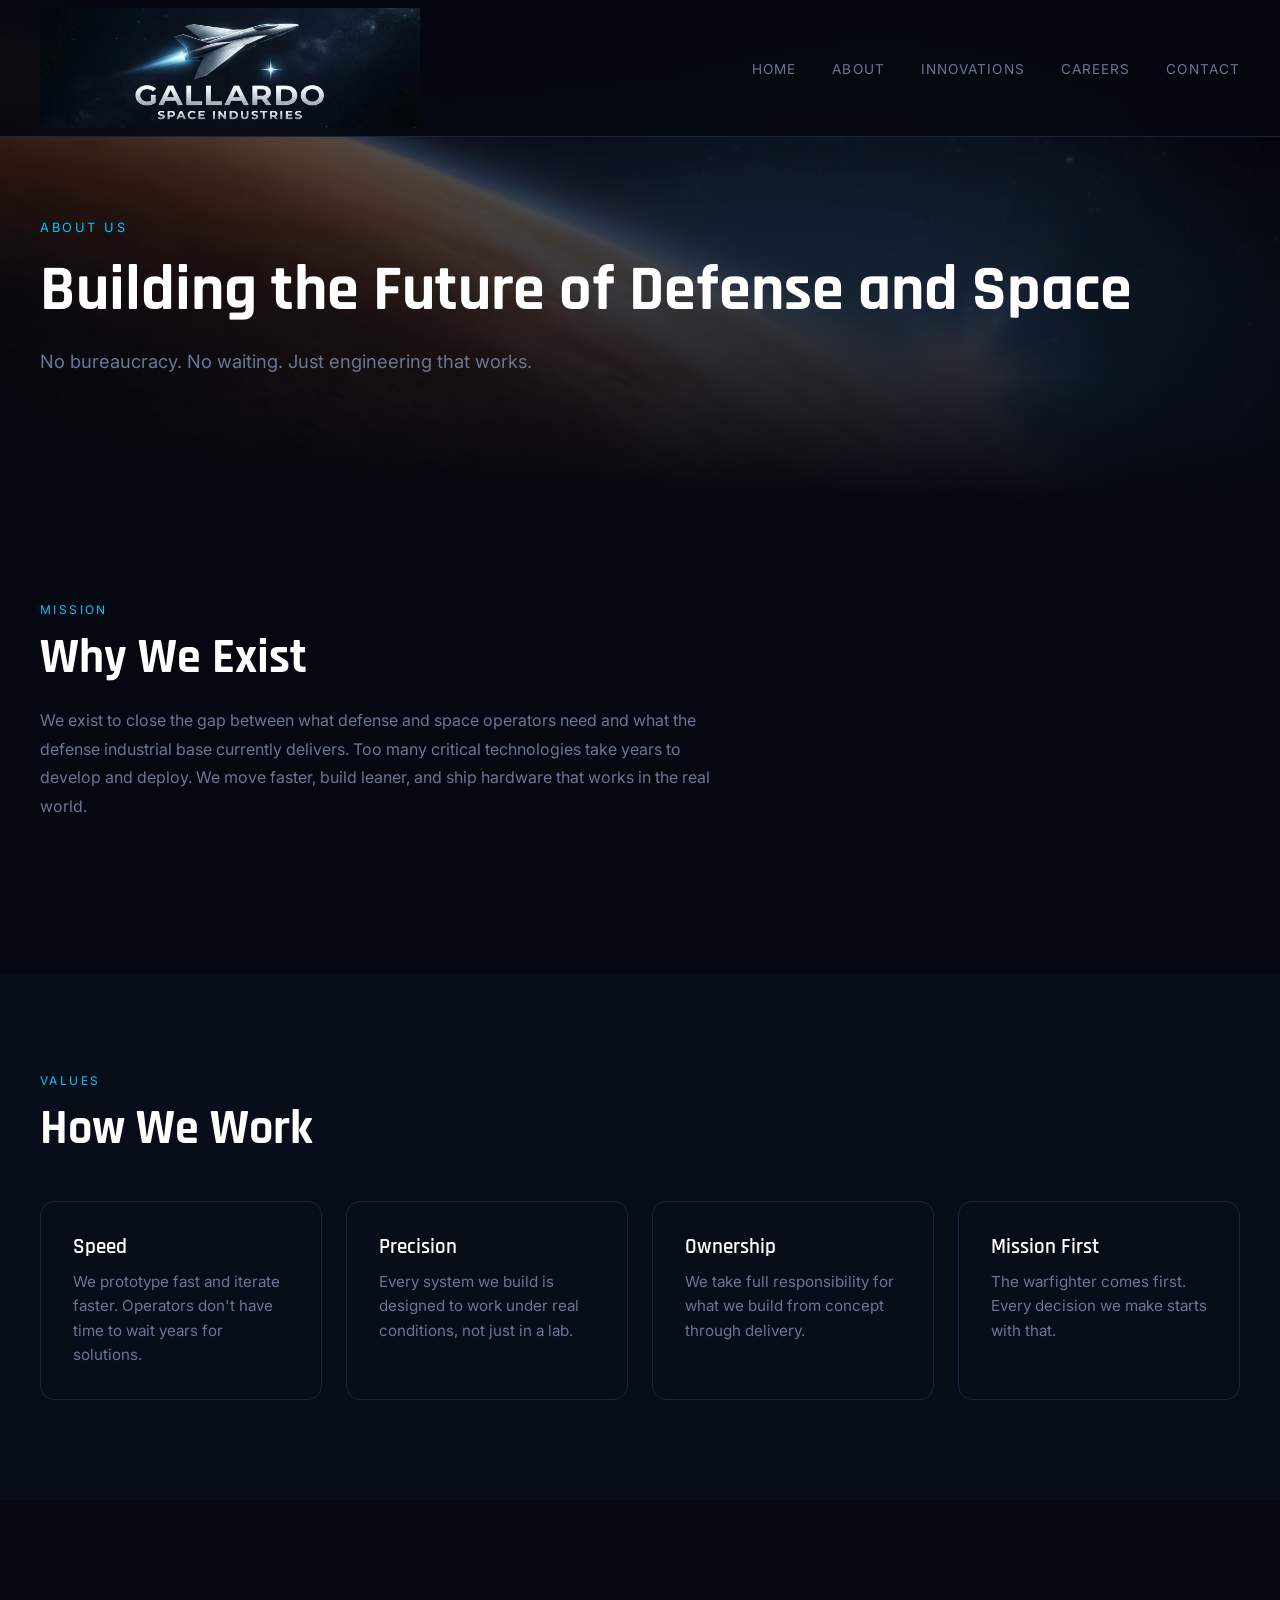
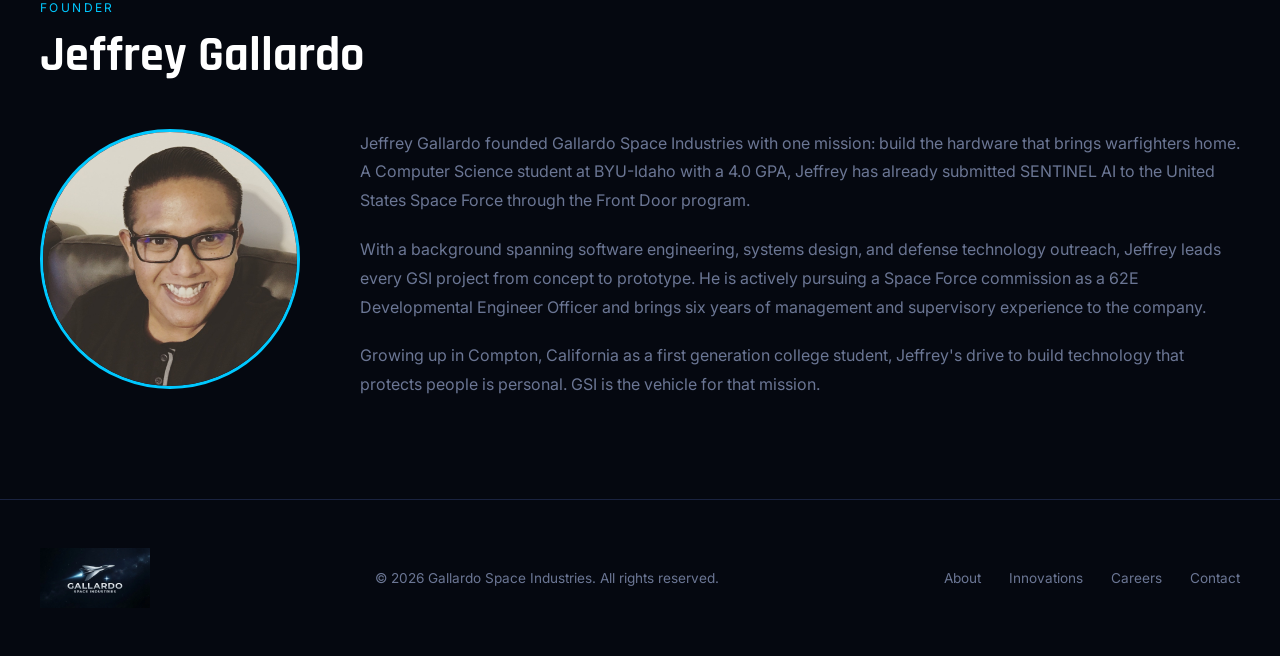
==== about.html @ b6c74d9d "initial commit" ====
<!DOCTYPE html>
<html lang="en">
<head>
  <meta charset="UTF-8">
  <meta name="viewport" content="width=device-width, initial-scale=1.0">
  <title>About | Gallardo Space Industries</title>
  <link rel="stylesheet" href="styles.css">
  <link rel="icon" type="image/webp" href="images/GallardoSpaceIndustries.webp">
  <link href="https://fonts.googleapis.com/css2?family=Rajdhani:wght@300;400;500;600;700&family=Inter:wght@300;400;500&display=swap" rel="stylesheet">
</head>
<body>

  <nav id="nav">
    <div class="nav-inner">
      <a href="index.html" class="nav-logo">
        <img src="images/GallardoSpaceIndustries.webp" alt="Gallardo Space Industries">
      </a>
      <ul class="nav-links">
        <li><a href="index.html">Home</a></li>
        <li><a href="about.html">About</a></li>
        <li><a href="innovations.html">Innovations</a></li>
        <li><a href="careers.html">Careers</a></li>
        <li><a href="contact.html">Contact</a></li>
      </ul>
    </div>
  </nav>

  <section class="page-hero about-hero">
    <div class="page-hero-inner">
      <p class="eyebrow">About Us</p>
      <h1>Building the Future of Defense and Space</h1>
      <p class="hero-sub">No bureaucracy. No waiting. Just engineering that works.</p>
    </div>
  </section>

  <section class="section">
    <div class="section-inner">
      <p class="section-label">Mission</p>
      <h2>Why We Exist</h2>
      <p class="section-body">We exist to close the gap between what defense and space operators need and what the defense industrial base currently delivers. Too many critical technologies take years to develop and deploy. We move faster, build leaner, and ship hardware that works in the real world.</p>
    </div>
  </section>

  <section class="section section-dark">
    <div class="section-inner">
      <p class="section-label">Values</p>
      <h2>How We Work</h2>
      <div class="cap-grid">
        <div class="cap-card">
          <h3>Speed</h3>
          <p>We prototype fast and iterate faster. Operators don't have time to wait years for solutions.</p>
        </div>
        <div class="cap-card">
          <h3>Precision</h3>
          <p>Every system we build is designed to work under real conditions, not just in a lab.</p>
        </div>
        <div class="cap-card">
          <h3>Ownership</h3>
          <p>We take full responsibility for what we build from concept through delivery.</p>
        </div>
        <div class="cap-card">
          <h3>Mission First</h3>
          <p>The warfighter comes first. Every decision we make starts with that.</p>
        </div>
      </div>
    </div>
  </section>

  <section class="section">
    <div class="section-inner">
      <p class="section-label">Founder</p>
      <h2>Jeffrey Gallardo</h2>
      <div class="founder-grid">
        <img src="images/Jeffrey.jpeg" alt="Jeffrey Gallardo" class="founder-photo">
        <div class="founder-text">
          <p>Jeffrey Gallardo founded Gallardo Space Industries with one mission: build the hardware that brings warfighters home. A Computer Science student at BYU-Idaho with a 4.0 GPA, Jeffrey has already submitted SENTINEL AI to the United States Space Force through the Front Door program.</p>
          <br>
          <p>With a background spanning software engineering, systems design, and defense technology outreach, Jeffrey leads every GSI project from concept to prototype. He is actively pursuing a Space Force commission as a 62E Developmental Engineer Officer and brings six years of management and supervisory experience to the company.</p>
          <br>
          <p>Growing up in Compton, California as a first generation college student, Jeffrey's drive to build technology that protects people is personal. GSI is the vehicle for that mission.</p>
        </div>
      </div>
    </div>
  </section>

  <footer>
    <div class="footer-inner">
      <img src="images/GallardoSpaceIndustries.webp" alt="GSI" class="footer-logo">
      <p>&copy; 2026 Gallardo Space Industries. All rights reserved.</p>
      <div class="footer-links">
        <a href="about.html">About</a>
        <a href="innovations.html">Innovations</a>
        <a href="careers.html">Careers</a>
        <a href="contact.html">Contact</a>
      </div>
    </div>
  </footer>

  <script src="script.js"></script>
</body>
</html>
---- styles.css ----
* { margin: 0; padding: 0; box-sizing: border-box; }

:root {
  --bg: #050810;
  --surface: #080d1a;
  --border: #1a2340;
  --accent: #00c8ff;
  --accent2: #0055ff;
  --text: #e8eaf0;
  --muted: #6b7694;
  --white: #ffffff;
}

body {
  background-color: var(--bg);
  color: var(--text);
  font-family: 'Inter', sans-serif;
  overflow-x: hidden;
}

/* NAV */
#nav {
  position: fixed;
  top: 0;
  width: 100%;
  z-index: 100;
  padding: 8px 40px;
  background: rgba(5, 8, 16, 0.92);
  backdrop-filter: blur(12px);
  border-bottom: 1px solid var(--border);
  transition: background 0.3s;
}

.nav-inner {
  display: flex;
  justify-content: space-between;
  align-items: center;
  max-width: 1200px;
  margin: 0 auto;
}

.nav-logo img {
  height: 120px;
  width: 380px;
  object-fit: cover;
  display: block;
}

.nav-links {
  display: flex;
  list-style: none;
  gap: 36px;
}

.nav-links a {
  color: var(--muted);
  text-decoration: none;
  font-size: 0.85rem;
  letter-spacing: 0.08em;
  text-transform: uppercase;
  transition: color 0.3s;
}

.nav-links a:hover { color: var(--accent); }

/* HERO */
.hero {
  min-height: 100vh;
  display: flex;
  align-items: center;
  padding: 200px 40px 100px;
  background-image: linear-gradient(to bottom, rgba(5,8,16,0.55) 0%, rgba(5,8,16,0.8) 60%, rgba(5,8,16,1) 100%), url('images/Earth.jpg');
  background-size: cover;
  background-position: center top;
}

.hero-content {
  max-width: 1200px;
  margin: 0 auto;
  width: 100%;
}

.eyebrow {
  color: var(--accent);
  font-size: 0.8rem;
  text-transform: uppercase;
  letter-spacing: 0.2em;
  margin-bottom: 20px;
}

.hero h1 {
  font-family: 'Rajdhani', sans-serif;
  font-size: clamp(3rem, 7vw, 5.5rem);
  font-weight: 700;
  color: var(--white);
  line-height: 1.05;
  margin-bottom: 28px;
}

.hero-sub {
  color: var(--muted);
  font-size: 1.15rem;
  max-width: 540px;
  line-height: 1.75;
  margin-bottom: 44px;
}

.hero-actions { display: flex; gap: 16px; flex-wrap: wrap; }

/* STATS BAR */
.stats-bar {
  background: var(--surface);
  border-top: 1px solid var(--border);
  border-bottom: 1px solid var(--border);
  padding: 48px 40px;
}

.stats-inner {
  max-width: 1200px;
  margin: 0 auto;
  display: grid;
  grid-template-columns: repeat(4, 1fr);
  gap: 24px;
  text-align: center;
}

.stat-num {
  font-family: 'Rajdhani', sans-serif;
  font-size: 3.5rem;
  font-weight: 700;
  color: var(--accent);
  line-height: 1;
  margin-bottom: 8px;
}

.stat-label {
  font-size: 0.78rem;
  text-transform: uppercase;
  letter-spacing: 0.12em;
  color: var(--muted);
}

/* BUTTONS */
.btn-primary {
  background: var(--accent);
  color: var(--bg);
  padding: 14px 32px;
  border-radius: 8px;
  text-decoration: none;
  font-weight: 700;
  font-size: 0.85rem;
  letter-spacing: 0.06em;
  text-transform: uppercase;
  border: none;
  cursor: pointer;
  transition: opacity 0.3s, transform 0.2s;
  display: inline-block;
}

.btn-primary:hover { opacity: 0.85; transform: translateY(-2px); }

.btn-ghost {
  border: 1px solid rgba(255,255,255,0.3);
  color: var(--white);
  padding: 14px 32px;
  border-radius: 8px;
  text-decoration: none;
  font-weight: 600;
  font-size: 0.85rem;
  letter-spacing: 0.06em;
  text-transform: uppercase;
  transition: border-color 0.3s, color 0.3s;
  display: inline-block;
}

.btn-ghost:hover { border-color: var(--accent); color: var(--accent); }

/* SECTIONS */
.section { padding: 100px 40px; }
.section-dark { background: var(--surface); }

.section-inner {
  max-width: 1200px;
  margin: 0 auto;
}

.section-label {
  color: var(--accent);
  font-size: 0.75rem;
  text-transform: uppercase;
  letter-spacing: 0.2em;
  margin-bottom: 14px;
}

.section h2,
.section-inner h2 {
  font-family: 'Rajdhani', sans-serif;
  font-size: clamp(2rem, 4vw, 3rem);
  font-weight: 700;
  color: var(--white);
  margin-bottom: 20px;
  line-height: 1.15;
}

.section-body {
  color: var(--muted);
  font-size: 1rem;
  line-height: 1.8;
  max-width: 680px;
  margin-bottom: 52px;
}

/* CAP GRID */
.cap-grid {
  display: grid;
  grid-template-columns: repeat(auto-fit, minmax(240px, 1fr));
  gap: 24px;
  margin-top: 44px;
}

.cap-icon {
  font-size: 1.5rem;
  color: var(--accent);
  margin-bottom: 16px;
}

.cap-card {
  background: var(--surface);
  border: 1px solid var(--border);
  border-radius: 14px;
  padding: 32px;
  transition: border-color 0.3s, transform 0.3s;
}

.cap-card:hover { border-color: var(--accent); transform: translateY(-4px); }

.cap-card h3 {
  font-family: 'Rajdhani', sans-serif;
  font-size: 1.3rem;
  font-weight: 600;
  color: var(--white);
  margin-bottom: 10px;
}

.cap-card p { color: var(--muted); font-size: 0.95rem; line-height: 1.6; }

/* PROJECTS */
.projects-list {
  display: flex;
  flex-direction: column;
  gap: 20px;
  margin-top: 44px;
}

.project-tag {
  font-size: 0.7rem;
  text-transform: uppercase;
  letter-spacing: 0.12em;
  color: var(--accent);
  border: 1px solid var(--accent);
  border-radius: 999px;
  padding: 4px 12px;
  display: inline-block;
  margin-bottom: 12px;
}

.project-card {
  background: var(--bg);
  border: 1px solid var(--border);
  border-radius: 14px;
  padding: 32px 36px;
  transition: border-color 0.3s, transform 0.3s;
}

.project-card:hover { border-color: var(--accent); transform: translateX(6px); }

.project-card h3 {
  font-family: 'Rajdhani', sans-serif;
  font-size: 1.5rem;
  font-weight: 700;
  color: var(--white);
  margin-bottom: 10px;
}

.project-card p { color: var(--muted); line-height: 1.7; }

/* WHY GRID */
.why-grid {
  display: grid;
  grid-template-columns: repeat(auto-fit, minmax(280px, 1fr));
  gap: 24px;
  margin-top: 44px;
}

.why-card {
  border-left: 3px solid var(--accent);
  padding: 24px 28px;
  background: var(--surface);
  border-radius: 0 12px 12px 0;
}

.why-card h3 {
  font-family: 'Rajdhani', sans-serif;
  font-size: 1.25rem;
  font-weight: 600;
  color: var(--white);
  margin-bottom: 10px;
}

.why-card p { color: var(--muted); line-height: 1.7; font-size: 0.95rem; }

/* CTA */
.cta-section { text-align: center; }
.cta-inner { max-width: 700px; margin: 0 auto; }
.cta-inner h2 { margin-bottom: 16px; }
.cta-inner p { color: var(--muted); margin-bottom: 36px; line-height: 1.7; }

/* PAGE HERO (inner pages) */
.page-hero {
  padding: 220px 40px 80px;
  width: 100%;
  background-size: cover;
  background-position: center top;
}

.page-hero-inner {
  max-width: 1200px;
  margin: 0 auto;
}

.page-hero h1 {
  font-family: 'Rajdhani', sans-serif;
  font-size: clamp(2.5rem, 5vw, 4rem);
  font-weight: 700;
  color: var(--white);
  line-height: 1.1;
  margin-bottom: 20px;
}

/* PAGE HERO BACKGROUNDS */
.about-hero {
  background-image: linear-gradient(to bottom, rgba(5,8,16,0.55) 0%, rgba(5,8,16,0.8) 60%, rgba(5,8,16,1) 100%), url('images/about.webp');
}

.innovations-hero {
  background-image: linear-gradient(to bottom, rgba(5,8,16,0.55) 0%, rgba(5,8,16,0.8) 60%, rgba(5,8,16,1) 100%), url('images/innovations.jpg');
}

.careers-hero {
  background-image: linear-gradient(to bottom, rgba(5,8,16,0.55) 0%, rgba(5,8,16,0.8) 60%, rgba(5,8,16,1) 100%), url('images/careers.jpeg');
}

.contact-hero {
  background-image: linear-gradient(to bottom, rgba(5,8,16,0.55) 0%, rgba(5,8,16,0.8) 60%, rgba(5,8,16,1) 100%), url('images/contact.jpg');
}

/* FOUNDER */
.founder-grid {
  display: grid;
  grid-template-columns: 260px 1fr;
  gap: 60px;
  align-items: start;
  margin-top: 44px;
}

.founder-photo {
  width: 260px;
  height: 260px;
  border-radius: 50%;
  object-fit: cover;
  border: 3px solid var(--accent);
}

.founder-text h3 {
  font-family: 'Rajdhani', sans-serif;
  font-size: 1.8rem;
  font-weight: 700;
  color: var(--white);
  margin-bottom: 16px;
}

.founder-text p { color: var(--muted); line-height: 1.8; font-size: 1rem; }

/* FORMS */
form {
  display: flex;
  flex-direction: column;
  gap: 16px;
  max-width: 620px;
  margin-top: 44px;
}

form input,
form textarea,
form select {
  background: var(--surface);
  border: 1px solid var(--border);
  border-radius: 10px;
  padding: 14px 18px;
  color: var(--text);
  font-family: 'Inter', sans-serif;
  font-size: 0.95rem;
  transition: border-color 0.3s;
  width: 100%;
}

form input:focus,
form textarea:focus,
form select:focus {
  outline: none;
  border-color: var(--accent);
}

form input::placeholder,
form textarea::placeholder { color: var(--muted); }

form input[type="file"] {
  border-style: dashed;
  color: var(--muted);
  cursor: pointer;
}

.form-success {
  color: var(--accent);
  margin-top: 8px;
  font-size: 0.95rem;
}

/* SCROLL REVEAL */
.reveal {
  opacity: 0;
  transform: translateY(30px);
  transition: opacity 0.7s ease, transform 0.7s ease;
}

.reveal.visible {
  opacity: 1;
  transform: translateY(0);
}

/* FOOTER */
footer {
  padding: 48px 40px;
  border-top: 1px solid var(--border);
}

.footer-inner {
  max-width: 1200px;
  margin: 0 auto;
  display: flex;
  align-items: center;
  justify-content: space-between;
  flex-wrap: wrap;
  gap: 24px;
}

.footer-logo { height: 60px; width: auto; }

footer p { color: var(--muted); font-size: 0.85rem; }

.footer-links { display: flex; gap: 28px; }

.footer-links a {
  color: var(--muted);
  text-decoration: none;
  font-size: 0.85rem;
  transition: color 0.3s;
}

.footer-links a:hover { color: var(--accent); }

/* ROLES (careers) */
.roles-list { display: flex; flex-direction: column; gap: 16px; margin-top: 44px; }

.role-card {
  background: var(--surface);
  border: 1px solid var(--border);
  border-radius: 14px;
  padding: 28px 32px;
  transition: border-color 0.3s;
}

.role-card:hover { border-color: var(--accent); }

.role-head {
  display: flex;
  justify-content: space-between;
  align-items: center;
  flex-wrap: wrap;
  gap: 8px;
  margin-bottom: 10px;
}

.role-head h3 {
  font-family: 'Rajdhani', sans-serif;
  font-size: 1.3rem;
  font-weight: 600;
  color: var(--white);
}

.role-tag {
  font-size: 0.7rem;
  text-transform: uppercase;
  letter-spacing: 0.1em;
  color: var(--accent);
  border: 1px solid var(--accent);
  border-radius: 999px;
  padding: 4px 12px;
}

.role-card p { color: var(--muted); font-size: 0.95rem; line-height: 1.6; }

/* RESPONSIVE */
@media (max-width: 900px) {
  .stats-inner { grid-template-columns: repeat(2, 1fr); }
  .founder-grid { grid-template-columns: 1fr; }
  .founder-photo { width: 200px; height: 200px; }
}

@media (max-width: 768px) {
  #nav { padding: 8px 20px; }
  .nav-logo img { height: 60px; width: 180px; }
  .nav-links { display: none; }
  .hero { padding: 160px 20px 80px; }
  .section { padding: 60px 20px; }
  .page-hero { padding: 160px 20px 60px; }
  .stats-bar { padding: 36px 20px; }
  .footer-inner { flex-direction: column; text-align: center; }
  .footer-links { justify-content: center; }
}
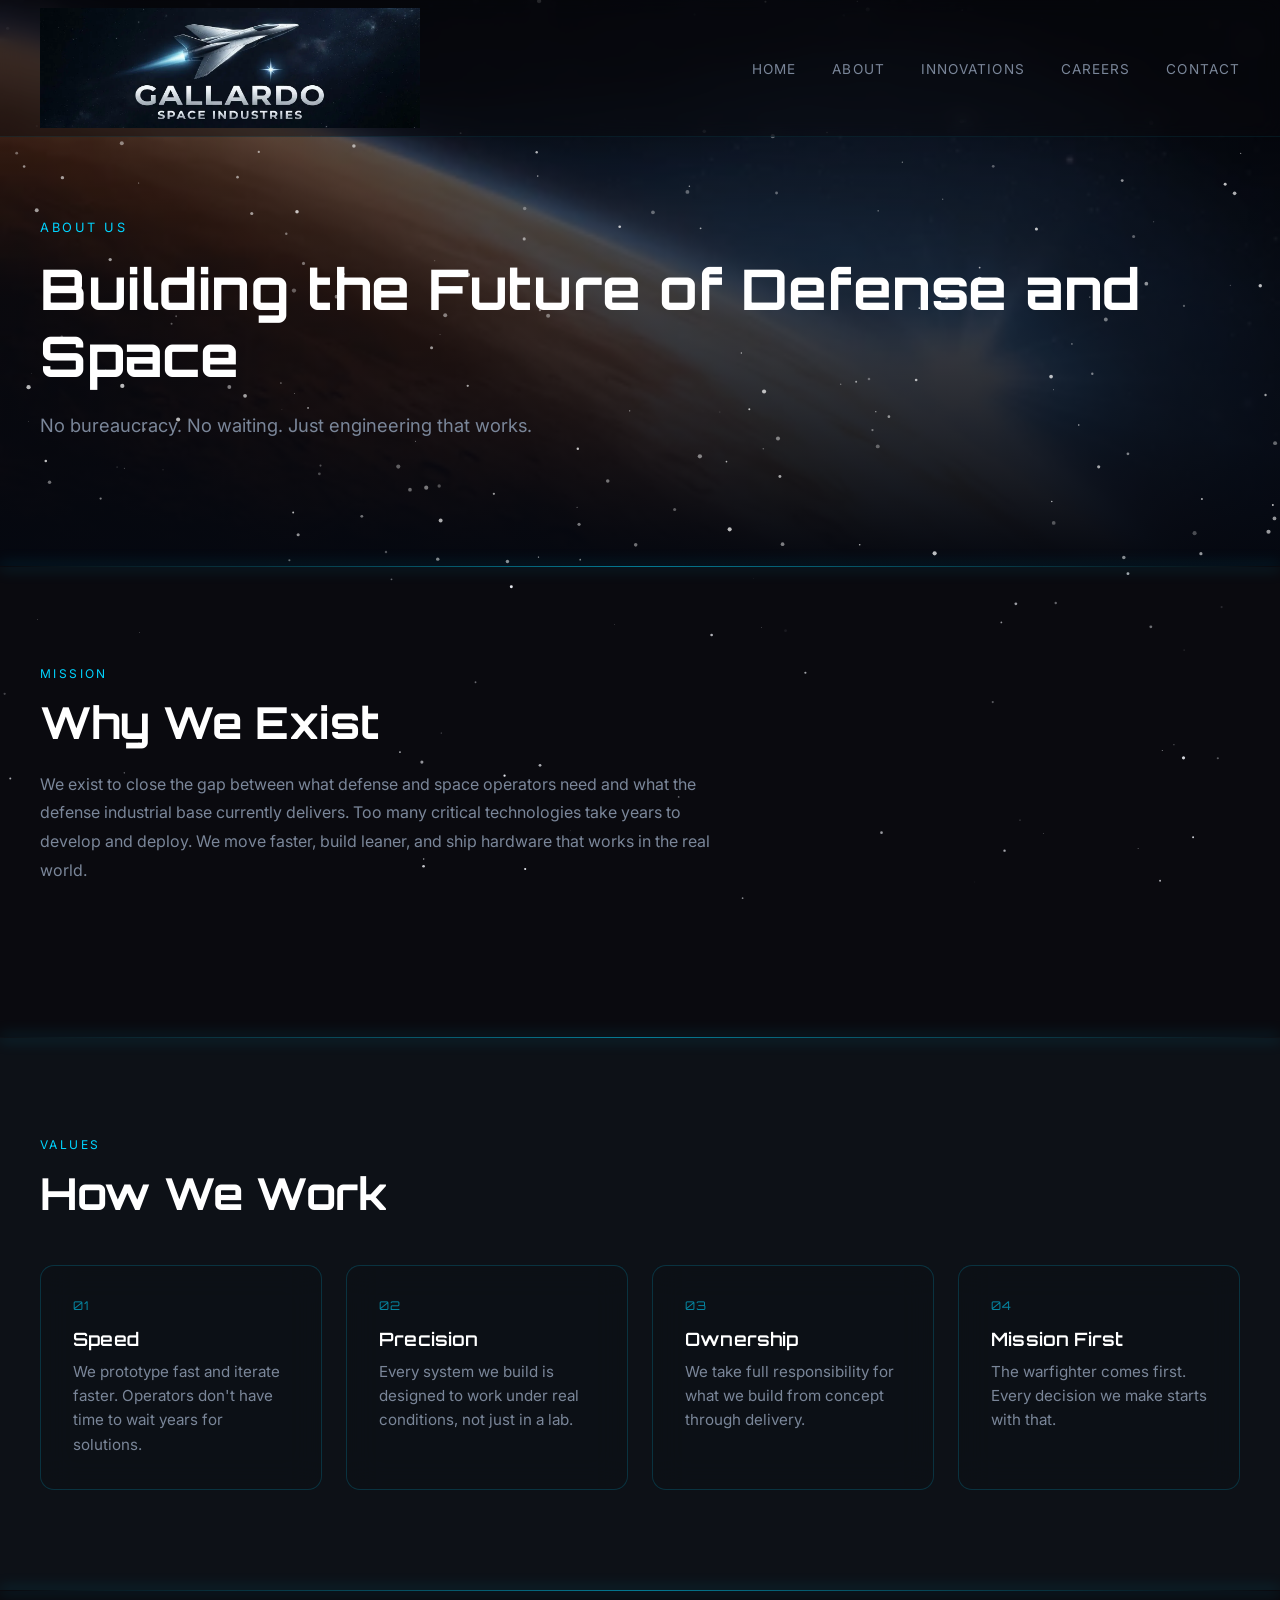
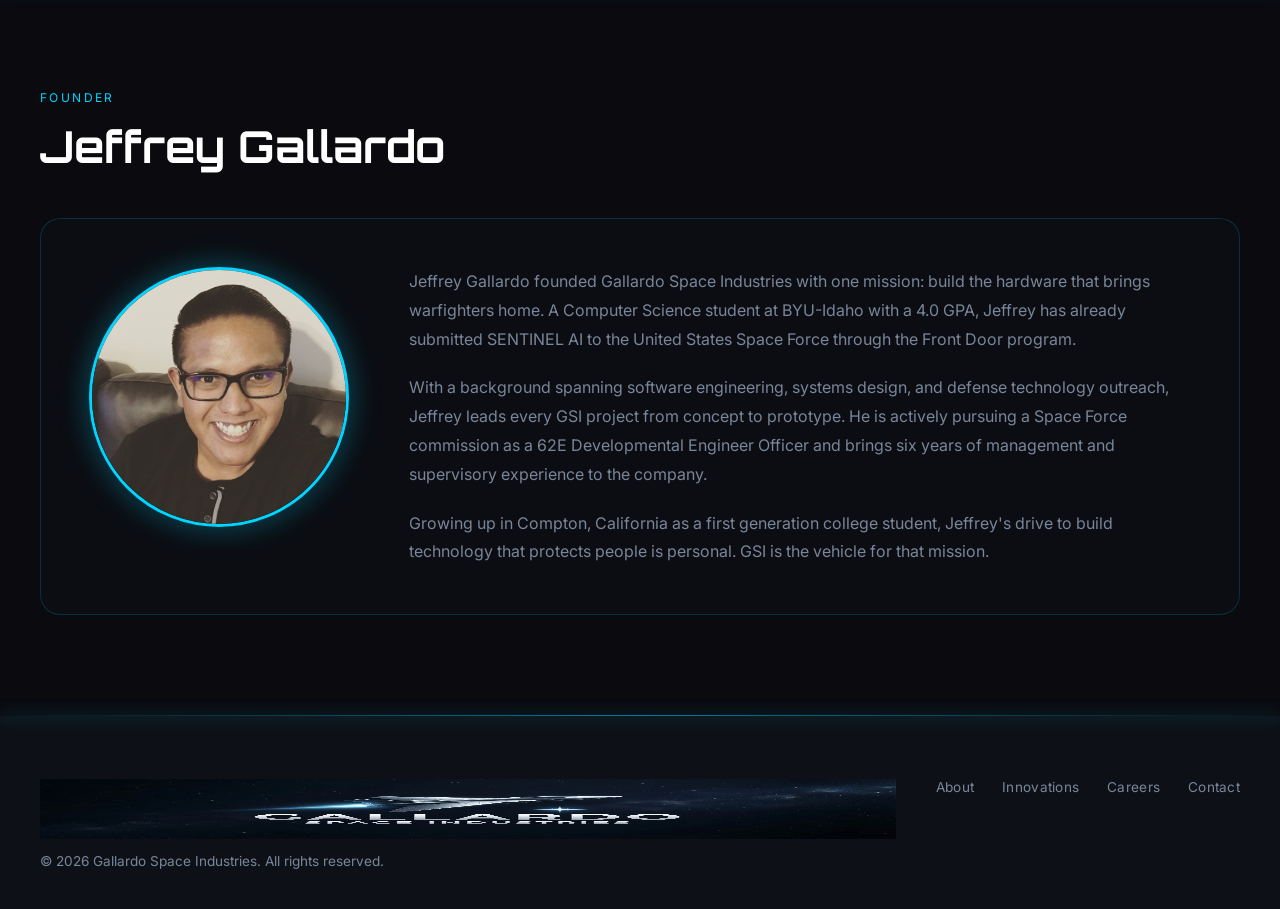
==== commit 977873a0: "Redesign GSI website with premium dark UI - Full 5-page redesign (index, about, innovations, careers" ====
--- a/about.html
+++ b/about.html
@@ -6,7 +6,7 @@
   <title>About | Gallardo Space Industries</title>
   <link rel="stylesheet" href="styles.css">
   <link rel="icon" type="image/webp" href="images/GallardoSpaceIndustries.webp">
-  <link href="https://fonts.googleapis.com/css2?family=Rajdhani:wght@300;400;500;600;700&family=Inter:wght@300;400;500&display=swap" rel="stylesheet">
+  <link href="https://fonts.googleapis.com/css2?family=Orbitron:wght@500;600;700;800;900&family=Inter:wght@300;400;500;600&display=swap" rel="stylesheet">
 </head>
 <body>
 
@@ -15,7 +15,12 @@
       <a href="index.html" class="nav-logo">
         <img src="images/GallardoSpaceIndustries.webp" alt="Gallardo Space Industries">
       </a>
-      <ul class="nav-links">
+      <button class="hamburger" id="hamburger">
+        <span></span>
+        <span></span>
+        <span></span>
+      </button>
+      <ul class="nav-links" id="nav-links">
         <li><a href="index.html">Home</a></li>
         <li><a href="about.html">About</a></li>
         <li><a href="innovations.html">Innovations</a></li>
@@ -47,18 +52,22 @@
       <h2>How We Work</h2>
       <div class="cap-grid">
         <div class="cap-card">
+          <div class="cap-index">01</div>
           <h3>Speed</h3>
           <p>We prototype fast and iterate faster. Operators don't have time to wait years for solutions.</p>
         </div>
         <div class="cap-card">
+          <div class="cap-index">02</div>
           <h3>Precision</h3>
           <p>Every system we build is designed to work under real conditions, not just in a lab.</p>
         </div>
         <div class="cap-card">
+          <div class="cap-index">03</div>
           <h3>Ownership</h3>
           <p>We take full responsibility for what we build from concept through delivery.</p>
         </div>
         <div class="cap-card">
+          <div class="cap-index">04</div>
           <h3>Mission First</h3>
           <p>The warfighter comes first. Every decision we make starts with that.</p>
         </div>
@@ -70,14 +79,16 @@
     <div class="section-inner">
       <p class="section-label">Founder</p>
       <h2>Jeffrey Gallardo</h2>
-      <div class="founder-grid">
-        <img src="images/Jeffrey.jpeg" alt="Jeffrey Gallardo" class="founder-photo">
-        <div class="founder-text">
-          <p>Jeffrey Gallardo founded Gallardo Space Industries with one mission: build the hardware that brings warfighters home. A Computer Science student at BYU-Idaho with a 4.0 GPA, Jeffrey has already submitted SENTINEL AI to the United States Space Force through the Front Door program.</p>
-          <br>
-          <p>With a background spanning software engineering, systems design, and defense technology outreach, Jeffrey leads every GSI project from concept to prototype. He is actively pursuing a Space Force commission as a 62E Developmental Engineer Officer and brings six years of management and supervisory experience to the company.</p>
-          <br>
-          <p>Growing up in Compton, California as a first generation college student, Jeffrey's drive to build technology that protects people is personal. GSI is the vehicle for that mission.</p>
+      <div class="founder-panel">
+        <div class="founder-grid">
+          <img src="images/Jeffrey.jpeg" alt="Jeffrey Gallardo" class="founder-photo">
+          <div class="founder-text">
+            <p>Jeffrey Gallardo founded Gallardo Space Industries with one mission: build the hardware that brings warfighters home. A Computer Science student at BYU-Idaho with a 4.0 GPA, Jeffrey has already submitted SENTINEL AI to the United States Space Force through the Front Door program.</p>
+            <br>
+            <p>With a background spanning software engineering, systems design, and defense technology outreach, Jeffrey leads every GSI project from concept to prototype. He is actively pursuing a Space Force commission as a 62E Developmental Engineer Officer and brings six years of management and supervisory experience to the company.</p>
+            <br>
+            <p>Growing up in Compton, California as a first generation college student, Jeffrey's drive to build technology that protects people is personal. GSI is the vehicle for that mission.</p>
+          </div>
         </div>
       </div>
     </div>
@@ -85,8 +96,10 @@
 
   <footer>
     <div class="footer-inner">
-      <img src="images/GallardoSpaceIndustries.webp" alt="GSI" class="footer-logo">
-      <p>&copy; 2026 Gallardo Space Industries. All rights reserved.</p>
+      <div class="footer-brand">
+        <img src="images/GallardoSpaceIndustries.webp" alt="GSI" class="footer-logo">
+        <p class="footer-copy">&copy; 2026 Gallardo Space Industries. All rights reserved.</p>
+      </div>
       <div class="footer-links">
         <a href="about.html">About</a>
         <a href="innovations.html">Innovations</a>
--- a/styles.css
+++ b/styles.css
@@ -1,21 +1,37 @@
 * { margin: 0; padding: 0; box-sizing: border-box; }
 
 :root {
-  --bg: #050810;
-  --surface: #080d1a;
-  --border: #1a2340;
-  --accent: #00c8ff;
+  --bg: #0a0a0f;
+  --surface: #0d1117;
+  --glass: rgba(13, 17, 23, 0.55);
+  --glass-light: rgba(13, 17, 23, 0.35);
+  --border: #1a2740;
+  --border-glow: rgba(0, 212, 255, 0.18);
+  --accent: #00d4ff;
   --accent2: #0055ff;
   --text: #e8eaf0;
-  --muted: #6b7694;
+  --muted: #7a8699;
   --white: #ffffff;
+  --font-heading: 'Orbitron', sans-serif;
+  --font-body: 'Inter', sans-serif;
 }
 
 body {
   background-color: var(--bg);
   color: var(--text);
-  font-family: 'Inter', sans-serif;
+  font-family: var(--font-body);
   overflow-x: hidden;
+}
+
+#starfield {
+  position: fixed;
+  top: 0;
+  left: 0;
+  width: 100%;
+  height: 100%;
+  z-index: -1;
+  pointer-events: none;
+  display: block;
 }
 
 /* NAV */
@@ -25,10 +41,18 @@
   width: 100%;
   z-index: 100;
   padding: 8px 40px;
-  background: rgba(5, 8, 16, 0.92);
-  backdrop-filter: blur(12px);
-  border-bottom: 1px solid var(--border);
-  transition: background 0.3s;
+  background: rgba(10, 10, 15, 0.45);
+  backdrop-filter: blur(10px);
+  -webkit-backdrop-filter: blur(10px);
+  border-bottom: 1px solid rgba(0, 212, 255, 0.08);
+  transition: background 0.4s ease, backdrop-filter 0.4s ease, -webkit-backdrop-filter 0.4s ease, border-color 0.4s ease;
+}
+
+#nav.nav-scrolled {
+  background: rgba(10, 10, 15, 0.82);
+  backdrop-filter: blur(18px);
+  -webkit-backdrop-filter: blur(18px);
+  border-bottom: 1px solid rgba(0, 212, 255, 0.22);
 }
 
 .nav-inner {
@@ -37,6 +61,11 @@
   align-items: center;
   max-width: 1200px;
   margin: 0 auto;
+}
+
+.nav-logo {
+  display: block;
+  perspective: 600px;
 }
 
 .nav-logo img {
@@ -44,6 +73,8 @@
   width: 380px;
   object-fit: cover;
   display: block;
+  transition: transform 0.15s ease;
+  will-change: transform;
 }
 
 .nav-links {
@@ -53,6 +84,8 @@
 }
 
 .nav-links a {
+  position: relative;
+  display: inline-block;
   color: var(--muted);
   text-decoration: none;
   font-size: 0.85rem;
@@ -61,10 +94,60 @@
   transition: color 0.3s;
 }
 
+.nav-links a::after {
+  content: '';
+  position: absolute;
+  left: 0;
+  bottom: -6px;
+  width: 100%;
+  height: 1px;
+  background: var(--accent);
+  transform: scaleX(0);
+  transform-origin: left;
+  transition: transform 0.3s ease;
+}
+
 .nav-links a:hover { color: var(--accent); }
+.nav-links a:hover::after { transform: scaleX(1); }
+
+.hamburger {
+  display: none;
+  flex-direction: column;
+  gap: 5px;
+  cursor: pointer;
+  background: none;
+  border: none;
+  padding: 4px;
+}
+
+.hamburger span {
+  display: block;
+  width: 24px;
+  height: 2px;
+  background: var(--white);
+  transition: all 0.3s;
+}
+
+.nav-links.open {
+  display: flex;
+  flex-direction: column;
+  position: absolute;
+  top: 100%;
+  left: 0;
+  width: 100%;
+  background: rgba(10, 10, 15, 0.97);
+  backdrop-filter: blur(18px);
+  -webkit-backdrop-filter: blur(18px);
+  padding: 20px 24px;
+  gap: 20px;
+  border-bottom: 1px solid rgba(0, 212, 255, 0.2);
+}
 
 /* HERO */
 .hero {
+  position: relative;
+  overflow: hidden;
+  isolation: isolate;
   min-height: 100vh;
   display: flex;
   align-items: center;
@@ -74,7 +157,39 @@
   background-position: center top;
 }
 
+.hero::before {
+  content: '';
+  position: absolute;
+  top: -20%;
+  left: -20%;
+  width: 70%;
+  height: 70%;
+  background: radial-gradient(circle, rgba(0, 212, 255, 0.35) 0%, rgba(0, 85, 255, 0.18) 35%, transparent 70%);
+  filter: blur(40px);
+  z-index: 0;
+  pointer-events: none;
+  mix-blend-mode: screen;
+  animation: heroGlowDrift 22s ease-in-out infinite alternate;
+}
+
+@keyframes heroGlowDrift {
+  0%   { transform: translate(0, 0) scale(1); }
+  33%  { transform: translate(40%, 20%) scale(1.15); }
+  66%  { transform: translate(10%, 45%) scale(0.95); }
+  100% { transform: translate(55%, 10%) scale(1.1); }
+}
+
+#hero-particles {
+  position: absolute;
+  inset: 0;
+  z-index: 1;
+  pointer-events: none;
+  display: block;
+}
+
 .hero-content {
+  position: relative;
+  z-index: 2;
   max-width: 1200px;
   margin: 0 auto;
   width: 100%;
@@ -89,11 +204,12 @@
 }
 
 .hero h1 {
-  font-family: 'Rajdhani', sans-serif;
-  font-size: clamp(3rem, 7vw, 5.5rem);
+  font-family: var(--font-heading);
+  font-size: clamp(2.6rem, 6.5vw, 5rem);
   font-weight: 700;
+  letter-spacing: 0.01em;
   color: var(--white);
-  line-height: 1.05;
+  line-height: 1.15;
   margin-bottom: 28px;
 }
 
@@ -107,10 +223,54 @@
 
 .hero-actions { display: flex; gap: 16px; flex-wrap: wrap; }
 
+/* HERO SEQUENTIAL FADE-IN */
+.hero-fade {
+  opacity: 0;
+  transform: translateY(18px);
+  transition: opacity 0.7s ease, transform 0.7s ease;
+}
+
+.hero-fade.visible {
+  opacity: 1;
+  transform: translateY(0);
+}
+
+/* TYPEWRITER CURSOR */
+.tw-cursor {
+  display: inline-block;
+  width: 3px;
+  height: 0.85em;
+  margin-left: 4px;
+  background: var(--accent);
+  vertical-align: -0.1em;
+  box-shadow: 0 0 10px var(--accent), 0 0 20px var(--accent);
+  animation: twBlink 0.9s steps(1, start) infinite;
+}
+
+@keyframes twBlink {
+  50% { opacity: 0; }
+}
+
+/* HERO BUTTON PULSE */
+.hero-actions .btn-primary,
+.hero-actions .btn-ghost {
+  animation: btnPulse 2s ease-in-out infinite;
+}
+
+.hero-actions .btn-primary:hover,
+.hero-actions .btn-ghost:hover {
+  animation-play-state: paused;
+}
+
+@keyframes btnPulse {
+  0%, 100% { box-shadow: 0 0 14px rgba(0, 212, 255, 0.2); }
+  50% { box-shadow: 0 0 26px 2px rgba(0, 212, 255, 0.6); }
+}
+
 /* STATS BAR */
 .stats-bar {
+  position: relative;
   background: var(--surface);
-  border-top: 1px solid var(--border);
   border-bottom: 1px solid var(--border);
   padding: 48px 40px;
 }
@@ -125,12 +285,13 @@
 }
 
 .stat-num {
-  font-family: 'Rajdhani', sans-serif;
-  font-size: 3.5rem;
+  font-family: var(--font-heading);
+  font-size: 3rem;
   font-weight: 700;
   color: var(--accent);
   line-height: 1;
   margin-bottom: 8px;
+  text-shadow: 0 0 20px rgba(0, 212, 255, 0.4);
 }
 
 .stat-label {
@@ -142,8 +303,8 @@
 
 /* BUTTONS */
 .btn-primary {
-  background: var(--accent);
-  color: var(--bg);
+  background: transparent;
+  color: var(--accent);
   padding: 14px 32px;
   border-radius: 8px;
   text-decoration: none;
@@ -151,17 +312,26 @@
   font-size: 0.85rem;
   letter-spacing: 0.06em;
   text-transform: uppercase;
-  border: none;
+  border: 1.5px solid var(--accent);
   cursor: pointer;
-  transition: opacity 0.3s, transform 0.2s;
+  transition: background 0.3s, color 0.3s, transform 0.2s, box-shadow 0.3s;
   display: inline-block;
-}
-
-.btn-primary:hover { opacity: 0.85; transform: translateY(-2px); }
+  box-shadow: 0 0 14px rgba(0, 212, 255, 0.2);
+}
+
+.btn-primary:hover {
+  background: var(--accent);
+  color: var(--bg);
+  transform: translateY(-2px);
+  box-shadow: 0 0 26px rgba(0, 212, 255, 0.6), 0 10px 28px rgba(0, 212, 255, 0.3);
+}
 
 .btn-ghost {
-  border: 1px solid rgba(255,255,255,0.3);
-  color: var(--white);
+  border: 1.5px solid rgba(0, 212, 255, 0.25);
+  background: rgba(13, 17, 23, 0.4);
+  backdrop-filter: blur(8px);
+  -webkit-backdrop-filter: blur(8px);
+  color: var(--text);
   padding: 14px 32px;
   border-radius: 8px;
   text-decoration: none;
@@ -169,15 +339,35 @@
   font-size: 0.85rem;
   letter-spacing: 0.06em;
   text-transform: uppercase;
-  transition: border-color 0.3s, color 0.3s;
+  transition: border-color 0.3s, color 0.3s, background 0.3s, transform 0.2s, box-shadow 0.3s;
   display: inline-block;
 }
 
-.btn-ghost:hover { border-color: var(--accent); color: var(--accent); }
+.btn-ghost:hover {
+  border-color: var(--accent);
+  color: var(--accent);
+  background: rgba(0, 212, 255, 0.08);
+  transform: translateY(-2px);
+  box-shadow: 0 10px 24px rgba(0, 212, 255, 0.18);
+}
 
 /* SECTIONS */
-.section { padding: 100px 40px; }
+.section { position: relative; padding: 100px 40px; }
 .section-dark { background: var(--surface); }
+
+.section::before,
+.stats-bar::before,
+footer::before {
+  content: '';
+  position: absolute;
+  top: 0;
+  left: 0;
+  width: 100%;
+  height: 1px;
+  background: linear-gradient(90deg, transparent, var(--accent), transparent);
+  box-shadow: 0 0 16px 1px rgba(0, 212, 255, 0.6);
+  opacity: 0.55;
+}
 
 .section-inner {
   max-width: 1200px;
@@ -194,12 +384,12 @@
 
 .section h2,
 .section-inner h2 {
-  font-family: 'Rajdhani', sans-serif;
-  font-size: clamp(2rem, 4vw, 3rem);
+  font-family: var(--font-heading);
+  font-size: clamp(1.8rem, 3.6vw, 2.75rem);
   font-weight: 700;
   color: var(--white);
   margin-bottom: 20px;
-  line-height: 1.15;
+  line-height: 1.25;
 }
 
 .section-body {
@@ -225,19 +415,36 @@
 }
 
 .cap-card {
-  background: var(--surface);
-  border: 1px solid var(--border);
+  position: relative;
+  background: var(--glass);
+  backdrop-filter: blur(16px);
+  -webkit-backdrop-filter: blur(16px);
+  border: 1px solid var(--border-glow);
   border-radius: 14px;
   padding: 32px;
-  transition: border-color 0.3s, transform 0.3s;
-}
-
-.cap-card:hover { border-color: var(--accent); transform: translateY(-4px); }
+  transition: border-color 0.3s, transform 0.3s, box-shadow 0.3s;
+}
+
+.cap-index {
+  font-family: var(--font-heading);
+  font-size: 0.75rem;
+  color: var(--accent);
+  letter-spacing: 0.1em;
+  opacity: 0.6;
+  margin-bottom: 14px;
+}
+
+.cap-card:hover {
+  border-color: var(--accent);
+  transform: translateY(-4px);
+  box-shadow: 0 16px 32px rgba(0, 212, 255, 0.15);
+}
 
 .cap-card h3 {
-  font-family: 'Rajdhani', sans-serif;
-  font-size: 1.3rem;
+  font-family: var(--font-heading);
+  font-size: 1.15rem;
   font-weight: 600;
+  letter-spacing: 0.01em;
   color: var(--white);
   margin-bottom: 10px;
 }
@@ -265,19 +472,26 @@
 }
 
 .project-card {
-  background: var(--bg);
-  border: 1px solid var(--border);
+  background: var(--glass);
+  backdrop-filter: blur(16px);
+  -webkit-backdrop-filter: blur(16px);
+  border: 1px solid var(--border-glow);
   border-radius: 14px;
   padding: 32px 36px;
-  transition: border-color 0.3s, transform 0.3s;
-}
-
-.project-card:hover { border-color: var(--accent); transform: translateX(6px); }
+  transition: border-color 0.3s, transform 0.3s, box-shadow 0.3s;
+}
+
+.project-card:hover {
+  border-color: var(--accent);
+  transform: translateX(6px);
+  box-shadow: 0 16px 32px rgba(0, 212, 255, 0.15);
+}
 
 .project-card h3 {
-  font-family: 'Rajdhani', sans-serif;
-  font-size: 1.5rem;
+  font-family: var(--font-heading);
+  font-size: 1.3rem;
   font-weight: 700;
+  letter-spacing: 0.01em;
   color: var(--white);
   margin-bottom: 10px;
 }
@@ -294,15 +508,27 @@
 
 .why-card {
   border-left: 3px solid var(--accent);
+  border-top: 1px solid var(--border-glow);
+  border-right: 1px solid var(--border-glow);
+  border-bottom: 1px solid var(--border-glow);
   padding: 24px 28px;
-  background: var(--surface);
+  background: var(--glass);
+  backdrop-filter: blur(16px);
+  -webkit-backdrop-filter: blur(16px);
   border-radius: 0 12px 12px 0;
+  transition: transform 0.3s, box-shadow 0.3s;
+}
+
+.why-card:hover {
+  transform: translateY(-4px);
+  box-shadow: 0 16px 32px rgba(0, 212, 255, 0.15);
 }
 
 .why-card h3 {
-  font-family: 'Rajdhani', sans-serif;
-  font-size: 1.25rem;
+  font-family: var(--font-heading);
+  font-size: 1.1rem;
   font-weight: 600;
+  letter-spacing: 0.01em;
   color: var(--white);
   margin-bottom: 10px;
 }
@@ -317,6 +543,9 @@
 
 /* PAGE HERO (inner pages) */
 .page-hero {
+  position: relative;
+  overflow: hidden;
+  isolation: isolate;
   padding: 220px 40px 80px;
   width: 100%;
   background-size: cover;
@@ -324,16 +553,19 @@
 }
 
 .page-hero-inner {
+  position: relative;
+  z-index: 2;
   max-width: 1200px;
   margin: 0 auto;
 }
 
 .page-hero h1 {
-  font-family: 'Rajdhani', sans-serif;
-  font-size: clamp(2.5rem, 5vw, 4rem);
+  font-family: var(--font-heading);
+  font-size: clamp(2.2rem, 4.5vw, 3.5rem);
   font-weight: 700;
+  letter-spacing: 0.01em;
   color: var(--white);
-  line-height: 1.1;
+  line-height: 1.2;
   margin-bottom: 20px;
 }
 
@@ -355,12 +587,21 @@
 }
 
 /* FOUNDER */
+.founder-panel {
+  background: var(--glass);
+  backdrop-filter: blur(16px);
+  -webkit-backdrop-filter: blur(16px);
+  border: 1px solid var(--border-glow);
+  border-radius: 20px;
+  padding: 48px;
+  margin-top: 44px;
+}
+
 .founder-grid {
   display: grid;
   grid-template-columns: 260px 1fr;
   gap: 60px;
   align-items: start;
-  margin-top: 44px;
 }
 
 .founder-photo {
@@ -369,12 +610,14 @@
   border-radius: 50%;
   object-fit: cover;
   border: 3px solid var(--accent);
+  box-shadow: 0 0 30px rgba(0, 212, 255, 0.35);
 }
 
 .founder-text h3 {
-  font-family: 'Rajdhani', sans-serif;
-  font-size: 1.8rem;
+  font-family: var(--font-heading);
+  font-size: 1.5rem;
   font-weight: 700;
+  letter-spacing: 0.01em;
   color: var(--white);
   margin-bottom: 16px;
 }
@@ -393,14 +636,16 @@
 form input,
 form textarea,
 form select {
-  background: var(--surface);
-  border: 1px solid var(--border);
+  background: var(--glass-light);
+  backdrop-filter: blur(10px);
+  -webkit-backdrop-filter: blur(10px);
+  border: 1px solid var(--border-glow);
   border-radius: 10px;
   padding: 14px 18px;
   color: var(--text);
-  font-family: 'Inter', sans-serif;
+  font-family: var(--font-body);
   font-size: 0.95rem;
-  transition: border-color 0.3s;
+  transition: border-color 0.3s, box-shadow 0.3s;
   width: 100%;
 }
 
@@ -409,6 +654,7 @@
 form select:focus {
   outline: none;
   border-color: var(--accent);
+  box-shadow: 0 0 0 3px rgba(0, 212, 255, 0.12);
 }
 
 form input::placeholder,
@@ -430,7 +676,7 @@
 .reveal {
   opacity: 0;
   transform: translateY(30px);
-  transition: opacity 0.7s ease, transform 0.7s ease;
+  transition: opacity 0.8s cubic-bezier(0.2, 0.65, 0.3, 1), transform 0.8s cubic-bezier(0.2, 0.65, 0.3, 1);
 }
 
 .reveal.visible {
@@ -438,32 +684,63 @@
   transform: translateY(0);
 }
 
+@media (prefers-reduced-motion: reduce) {
+  .reveal {
+    transition: none !important;
+    opacity: 1 !important;
+    transform: none !important;
+  }
+  .hero-fade {
+    transition: none !important;
+    opacity: 1 !important;
+    transform: none !important;
+  }
+  #starfield,
+  #hero-particles { display: none !important; }
+  .hero::before { animation: none !important; }
+  .tw-cursor { animation: none !important; }
+  .hero-actions .btn-primary,
+  .hero-actions .btn-ghost { animation: none !important; }
+  .nav-logo img { transition: none !important; }
+}
+
 /* FOOTER */
 footer {
-  padding: 48px 40px;
-  border-top: 1px solid var(--border);
+  position: relative;
+  padding: 64px 40px 40px;
+  background: var(--surface);
 }
 
 .footer-inner {
   max-width: 1200px;
   margin: 0 auto;
-  display: flex;
-  align-items: center;
-  justify-content: space-between;
+  display: grid;
+  grid-template-columns: 1.2fr auto;
+  gap: 40px;
+  align-items: start;
+}
+
+.footer-brand {
+  display: flex;
+  flex-direction: column;
+  gap: 14px;
+}
+
+.footer-logo { height: 60px; width: auto; }
+
+.footer-copy { color: var(--muted); font-size: 0.85rem; }
+
+.footer-links {
+  display: flex;
   flex-wrap: wrap;
-  gap: 24px;
-}
-
-.footer-logo { height: 60px; width: auto; }
-
-footer p { color: var(--muted); font-size: 0.85rem; }
-
-.footer-links { display: flex; gap: 28px; }
+  gap: 16px 28px;
+}
 
 .footer-links a {
   color: var(--muted);
   text-decoration: none;
   font-size: 0.85rem;
+  letter-spacing: 0.02em;
   transition: color 0.3s;
 }
 
@@ -473,14 +750,20 @@
 .roles-list { display: flex; flex-direction: column; gap: 16px; margin-top: 44px; }
 
 .role-card {
-  background: var(--surface);
-  border: 1px solid var(--border);
+  background: var(--glass);
+  backdrop-filter: blur(16px);
+  -webkit-backdrop-filter: blur(16px);
+  border: 1px solid var(--border-glow);
   border-radius: 14px;
   padding: 28px 32px;
-  transition: border-color 0.3s;
-}
-
-.role-card:hover { border-color: var(--accent); }
+  transition: border-color 0.3s, transform 0.3s, box-shadow 0.3s;
+}
+
+.role-card:hover {
+  border-color: var(--accent);
+  transform: translateY(-4px);
+  box-shadow: 0 16px 32px rgba(0, 212, 255, 0.15);
+}
 
 .role-head {
   display: flex;
@@ -492,9 +775,10 @@
 }
 
 .role-head h3 {
-  font-family: 'Rajdhani', sans-serif;
-  font-size: 1.3rem;
+  font-family: var(--font-heading);
+  font-size: 1.15rem;
   font-weight: 600;
+  letter-spacing: 0.01em;
   color: var(--white);
 }
 
@@ -510,21 +794,54 @@
 
 .role-card p { color: var(--muted); font-size: 0.95rem; line-height: 1.6; }
 
-/* RESPONSIVE */
-@media (max-width: 900px) {
-  .stats-inner { grid-template-columns: repeat(2, 1fr); }
-  .founder-grid { grid-template-columns: 1fr; }
-  .founder-photo { width: 200px; height: 200px; }
+/* HAMBURGER / RESPONSIVE */
+.hamburger {
+  display: none;
+  flex-direction: column;
+  gap: 5px;
+  cursor: pointer;
+  background: none;
+  border: none;
+  padding: 4px;
+}
+
+.hamburger span {
+  display: block;
+  width: 24px;
+  height: 2px;
+  background: var(--white);
+  transition: all 0.3s;
+}
+
+.nav-links.open {
+  display: flex;
+  flex-direction: column;
+  position: absolute;
+  top: 100%;
+  left: 0;
+  width: 100%;
+  background: rgba(10, 10, 15, 0.97);
+  backdrop-filter: blur(18px);
+  -webkit-backdrop-filter: blur(18px);
+  padding: 20px 24px;
+  gap: 20px;
+  border-bottom: 1px solid rgba(0, 212, 255, 0.2);
 }
 
 @media (max-width: 768px) {
   #nav { padding: 8px 20px; }
   .nav-logo img { height: 60px; width: 180px; }
   .nav-links { display: none; }
+  .hamburger { display: flex; }
   .hero { padding: 160px 20px 80px; }
   .section { padding: 60px 20px; }
   .page-hero { padding: 160px 20px 60px; }
   .stats-bar { padding: 36px 20px; }
-  .footer-inner { flex-direction: column; text-align: center; }
+  .stats-inner { grid-template-columns: repeat(2, 1fr); }
+  .founder-grid { grid-template-columns: 1fr; }
+  .founder-photo { width: 200px; height: 200px; }
+  .founder-panel { padding: 28px; }
+  .footer-inner { grid-template-columns: 1fr; text-align: center; }
+  .footer-brand { align-items: center; }
   .footer-links { justify-content: center; }
 }
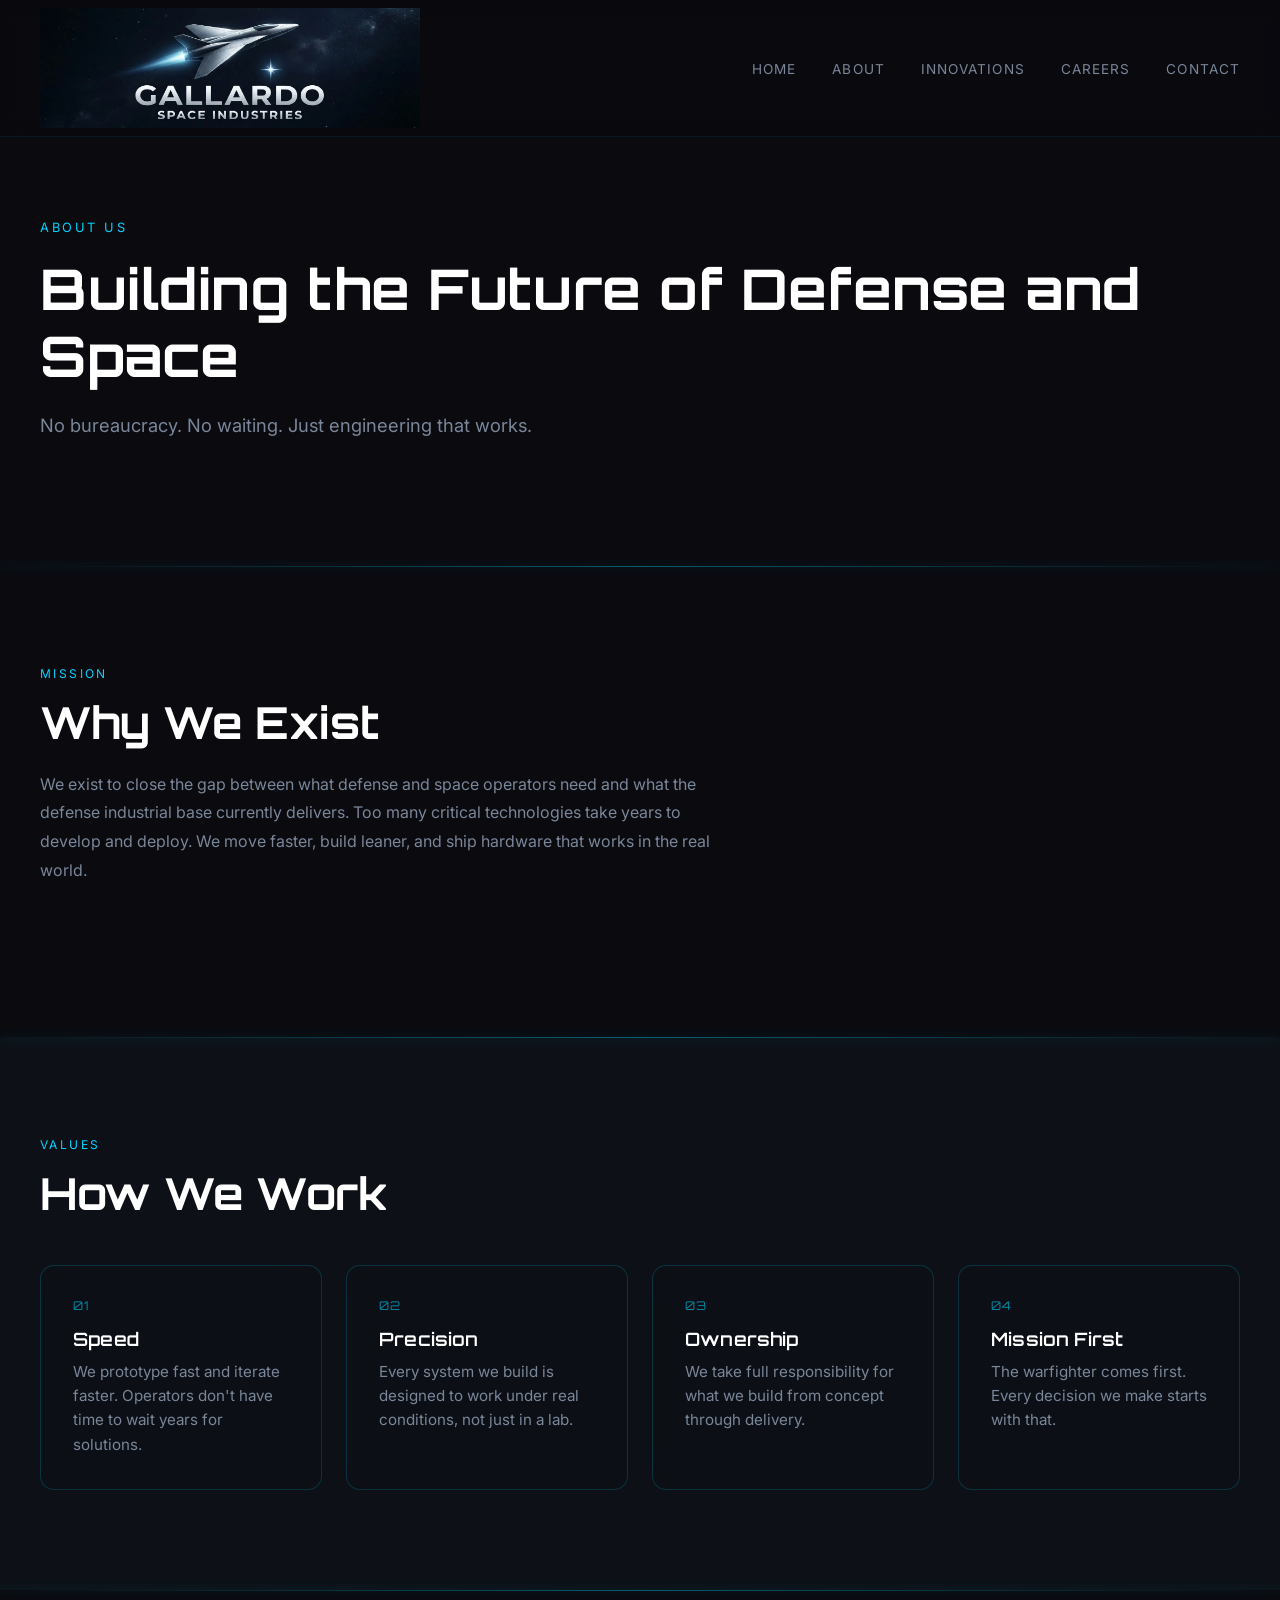
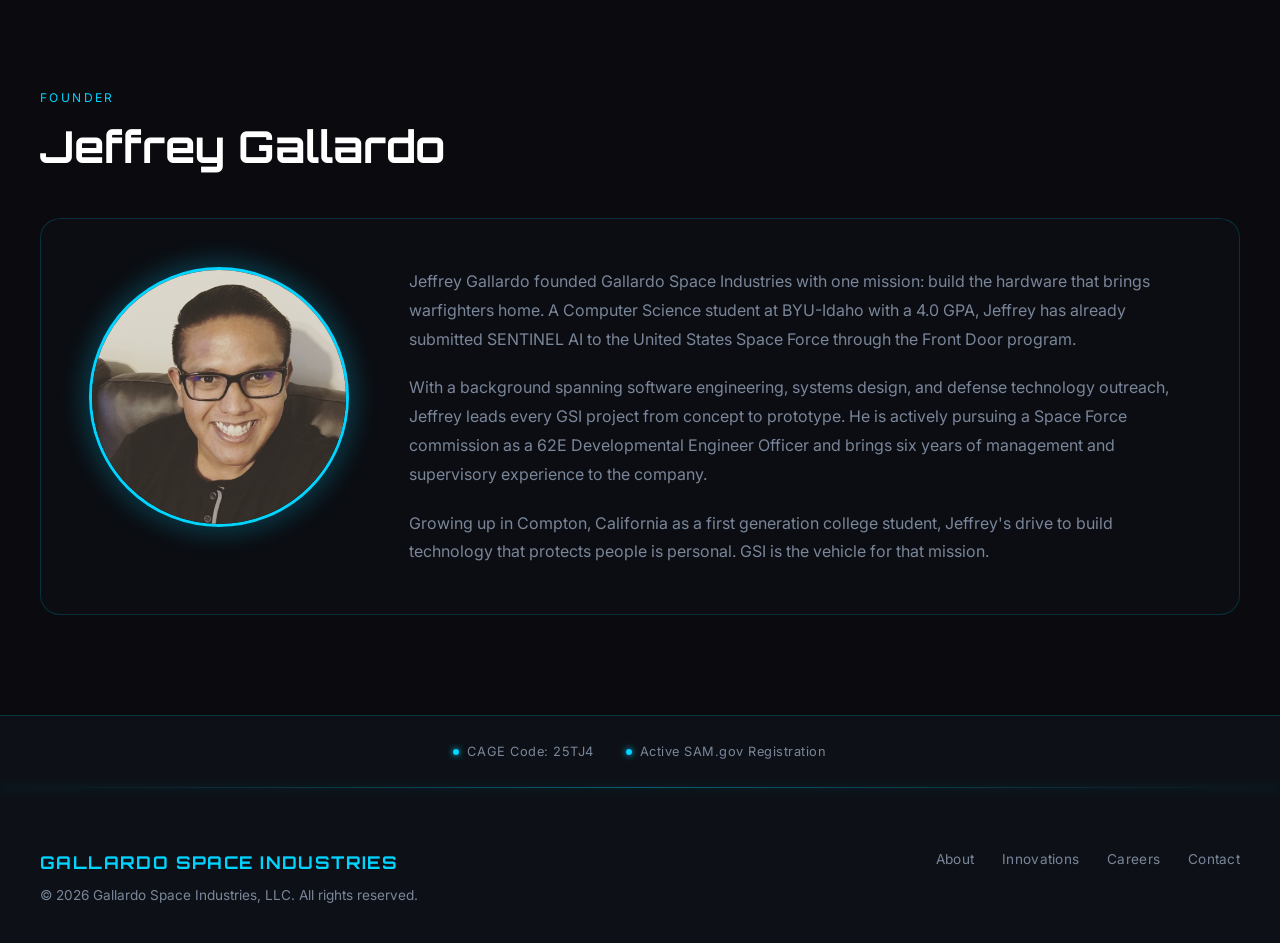
==== commit abae9eec: "Redesign site as minimal dark defense-tech, not space wallpaper - Remove grid overlay, particle canv" ====
--- a/about.html
+++ b/about.html
@@ -94,11 +94,18 @@
     </div>
   </section>
 
+  <section class="credentials-strip">
+    <div class="credentials-inner">
+      <div class="credential-item">CAGE Code: 25TJ4</div>
+      <div class="credential-item">Active SAM.gov Registration</div>
+    </div>
+  </section>
+
   <footer>
     <div class="footer-inner">
       <div class="footer-brand">
-        <img src="images/GallardoSpaceIndustries.webp" alt="GSI" class="footer-logo">
-        <p class="footer-copy">&copy; 2026 Gallardo Space Industries. All rights reserved.</p>
+        <p class="footer-logo">GALLARDO SPACE INDUSTRIES</p>
+        <p class="footer-copy">&copy; 2026 Gallardo Space Industries, LLC. All rights reserved.</p>
       </div>
       <div class="footer-links">
         <a href="about.html">About</a>
--- a/styles.css
+++ b/styles.css
@@ -23,17 +23,6 @@
   overflow-x: hidden;
 }
 
-#starfield {
-  position: fixed;
-  top: 0;
-  left: 0;
-  width: 100%;
-  height: 100%;
-  z-index: -1;
-  pointer-events: none;
-  display: block;
-}
-
 /* NAV */
 #nav {
   position: fixed;
@@ -65,6 +54,7 @@
 
 .nav-logo {
   display: block;
+  background: transparent;
   perspective: 600px;
 }
 
@@ -73,6 +63,7 @@
   width: 380px;
   object-fit: cover;
   display: block;
+  background: transparent;
   transition: transform 0.15s ease;
   will-change: transform;
 }
@@ -152,39 +143,7 @@
   display: flex;
   align-items: center;
   padding: 200px 40px 100px;
-  background-image: linear-gradient(to bottom, rgba(5,8,16,0.55) 0%, rgba(5,8,16,0.8) 60%, rgba(5,8,16,1) 100%), url('images/Earth.jpg');
-  background-size: cover;
-  background-position: center top;
-}
-
-.hero::before {
-  content: '';
-  position: absolute;
-  top: -20%;
-  left: -20%;
-  width: 70%;
-  height: 70%;
-  background: radial-gradient(circle, rgba(0, 212, 255, 0.35) 0%, rgba(0, 85, 255, 0.18) 35%, transparent 70%);
-  filter: blur(40px);
-  z-index: 0;
-  pointer-events: none;
-  mix-blend-mode: screen;
-  animation: heroGlowDrift 22s ease-in-out infinite alternate;
-}
-
-@keyframes heroGlowDrift {
-  0%   { transform: translate(0, 0) scale(1); }
-  33%  { transform: translate(40%, 20%) scale(1.15); }
-  66%  { transform: translate(10%, 45%) scale(0.95); }
-  100% { transform: translate(55%, 10%) scale(1.1); }
-}
-
-#hero-particles {
-  position: absolute;
-  inset: 0;
-  z-index: 1;
-  pointer-events: none;
-  display: block;
+  background: var(--bg);
 }
 
 .hero-content {
@@ -235,43 +194,13 @@
   transform: translateY(0);
 }
 
-/* TYPEWRITER CURSOR */
-.tw-cursor {
-  display: inline-block;
-  width: 3px;
-  height: 0.85em;
-  margin-left: 4px;
-  background: var(--accent);
-  vertical-align: -0.1em;
-  box-shadow: 0 0 10px var(--accent), 0 0 20px var(--accent);
-  animation: twBlink 0.9s steps(1, start) infinite;
-}
-
-@keyframes twBlink {
-  50% { opacity: 0; }
-}
-
-/* HERO BUTTON PULSE */
-.hero-actions .btn-primary,
-.hero-actions .btn-ghost {
-  animation: btnPulse 2s ease-in-out infinite;
-}
-
-.hero-actions .btn-primary:hover,
-.hero-actions .btn-ghost:hover {
-  animation-play-state: paused;
-}
-
-@keyframes btnPulse {
-  0%, 100% { box-shadow: 0 0 14px rgba(0, 212, 255, 0.2); }
-  50% { box-shadow: 0 0 26px 2px rgba(0, 212, 255, 0.6); }
-}
-
 /* STATS BAR */
 .stats-bar {
   position: relative;
-  background: var(--surface);
-  border-bottom: 1px solid var(--border);
+  background: var(--glass);
+  backdrop-filter: blur(16px);
+  -webkit-backdrop-filter: blur(16px);
+  border-bottom: 1px solid var(--border-glow);
   padding: 48px 40px;
 }
 
@@ -299,6 +228,43 @@
   text-transform: uppercase;
   letter-spacing: 0.12em;
   color: var(--muted);
+}
+
+/* CREDENTIALS STRIP */
+.credentials-strip {
+  position: relative;
+  background: var(--surface);
+  border-top: 1px solid var(--border-glow);
+  padding: 28px 40px;
+}
+
+.credentials-inner {
+  max-width: 1200px;
+  margin: 0 auto;
+  display: flex;
+  flex-wrap: wrap;
+  align-items: center;
+  justify-content: center;
+  gap: 32px;
+}
+
+.credential-item {
+  display: flex;
+  align-items: center;
+  gap: 8px;
+  font-size: 0.8rem;
+  letter-spacing: 0.04em;
+  color: var(--muted);
+}
+
+.credential-item::before {
+  content: '';
+  width: 6px;
+  height: 6px;
+  border-radius: 50%;
+  background: var(--accent);
+  box-shadow: 0 0 6px var(--accent);
+  flex-shrink: 0;
 }
 
 /* BUTTONS */
@@ -365,8 +331,8 @@
   width: 100%;
   height: 1px;
   background: linear-gradient(90deg, transparent, var(--accent), transparent);
-  box-shadow: 0 0 16px 1px rgba(0, 212, 255, 0.6);
-  opacity: 0.55;
+  box-shadow: 0 0 10px 0.5px rgba(0, 212, 255, 0.4);
+  opacity: 0.4;
 }
 
 .section-inner {
@@ -497,6 +463,19 @@
 }
 
 .project-card p { color: var(--muted); line-height: 1.7; }
+
+.project-card .btn-primary,
+.project-card .btn-ghost {
+  margin-top: 20px;
+}
+
+.tech-image {
+  width: 100%;
+  display: block;
+  border-radius: 10px;
+  border: 1px solid var(--border-glow);
+  margin-bottom: 20px;
+}
 
 /* WHY GRID */
 .why-grid {
@@ -548,8 +527,7 @@
   isolation: isolate;
   padding: 220px 40px 80px;
   width: 100%;
-  background-size: cover;
-  background-position: center top;
+  background: var(--bg);
 }
 
 .page-hero-inner {
@@ -567,23 +545,6 @@
   color: var(--white);
   line-height: 1.2;
   margin-bottom: 20px;
-}
-
-/* PAGE HERO BACKGROUNDS */
-.about-hero {
-  background-image: linear-gradient(to bottom, rgba(5,8,16,0.55) 0%, rgba(5,8,16,0.8) 60%, rgba(5,8,16,1) 100%), url('images/about.webp');
-}
-
-.innovations-hero {
-  background-image: linear-gradient(to bottom, rgba(5,8,16,0.55) 0%, rgba(5,8,16,0.8) 60%, rgba(5,8,16,1) 100%), url('images/innovations.jpg');
-}
-
-.careers-hero {
-  background-image: linear-gradient(to bottom, rgba(5,8,16,0.55) 0%, rgba(5,8,16,0.8) 60%, rgba(5,8,16,1) 100%), url('images/careers.jpeg');
-}
-
-.contact-hero {
-  background-image: linear-gradient(to bottom, rgba(5,8,16,0.55) 0%, rgba(5,8,16,0.8) 60%, rgba(5,8,16,1) 100%), url('images/contact.jpg');
 }
 
 /* FOUNDER */
@@ -695,12 +656,6 @@
     opacity: 1 !important;
     transform: none !important;
   }
-  #starfield,
-  #hero-particles { display: none !important; }
-  .hero::before { animation: none !important; }
-  .tw-cursor { animation: none !important; }
-  .hero-actions .btn-primary,
-  .hero-actions .btn-ghost { animation: none !important; }
   .nav-logo img { transition: none !important; }
 }
 
@@ -726,7 +681,15 @@
   gap: 14px;
 }
 
-.footer-logo { height: 60px; width: auto; }
+.footer-logo {
+  font-family: var(--font-heading);
+  font-size: 1.1rem;
+  font-weight: 700;
+  letter-spacing: 0.08em;
+  color: var(--accent);
+  background: transparent;
+  margin: 0;
+}
 
 .footer-copy { color: var(--muted); font-size: 0.85rem; }
 
@@ -793,6 +756,38 @@
 }
 
 .role-card p { color: var(--muted); font-size: 0.95rem; line-height: 1.6; }
+
+/* STATUS PILL + AGENCY TAGS (programs) */
+.status-pill {
+  display: inline-flex;
+  align-items: center;
+  gap: 6px;
+  font-size: 0.7rem;
+  text-transform: uppercase;
+  letter-spacing: 0.1em;
+  color: var(--accent);
+  background: rgba(0, 212, 255, 0.1);
+  border: 1px solid var(--accent);
+  border-radius: 999px;
+  padding: 4px 14px;
+  white-space: nowrap;
+}
+
+.status-pill::before {
+  content: '';
+  width: 6px;
+  height: 6px;
+  border-radius: 50%;
+  background: var(--accent);
+  box-shadow: 0 0 6px var(--accent);
+}
+
+.agency-tags {
+  display: flex;
+  flex-wrap: wrap;
+  gap: 8px;
+  margin-top: 4px;
+}
 
 /* HAMBURGER / RESPONSIVE */
 .hamburger {
@@ -828,11 +823,14 @@
   border-bottom: 1px solid rgba(0, 212, 255, 0.2);
 }
 
-@media (max-width: 768px) {
+@media (max-width: 960px) {
   #nav { padding: 8px 20px; }
   .nav-logo img { height: 60px; width: 180px; }
   .nav-links { display: none; }
   .hamburger { display: flex; }
+}
+
+@media (max-width: 768px) {
   .hero { padding: 160px 20px 80px; }
   .section { padding: 60px 20px; }
   .page-hero { padding: 160px 20px 60px; }
